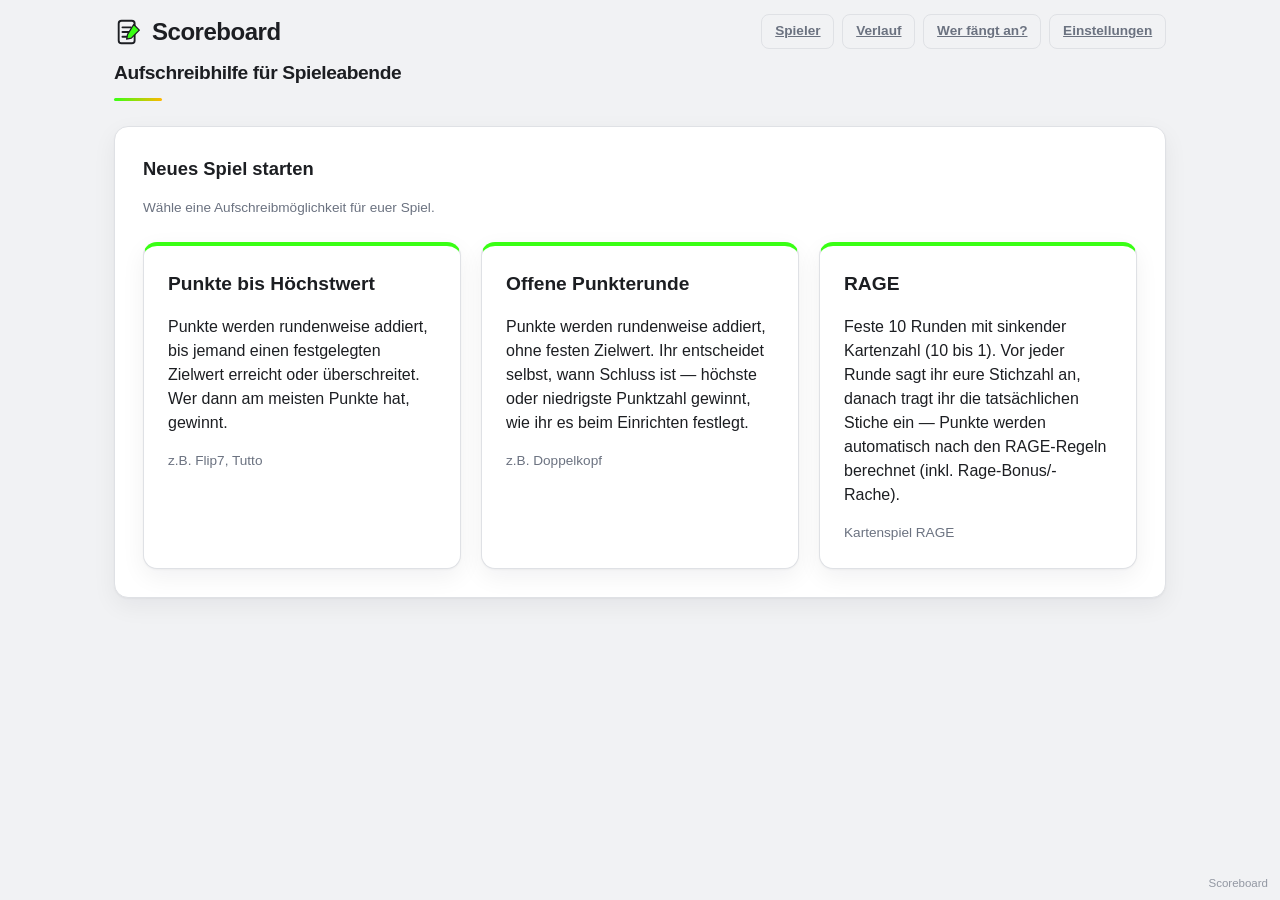
==== index.html @ 7122596f "Alle Seiten auf data-i18n-Attribute + theme.js/i18n.js-Einbindung umgestellt, Einstellungen-Link in " ====
<!DOCTYPE html>
<html lang="de">
<head>
  <meta charset="UTF-8">
  <meta name="viewport" content="width=device-width, initial-scale=1.0">
  <title data-i18n="pages.home.title">Scoreboard — Spieleabend-Aufschreiber</title>
  <link rel="stylesheet" href="css/style.css">
</head>
<body>
  <a href="#main" class="skip-link" data-i18n="common.skipLink">Zum Inhalt springen</a>

  <header class="app-header">
    <div class="app-header__bar">
      <a href="index.html" class="app-header__brand">
        <svg class="app-header__logo" viewBox="0 0 32 32" fill="none" xmlns="http://www.w3.org/2000/svg" aria-hidden="true" focusable="false">
          <rect x="5" y="4" width="17" height="24" rx="3" stroke="currentColor" stroke-width="2"/>
          <line x1="9" y1="11" x2="18" y2="11" stroke="currentColor" stroke-width="2" stroke-linecap="round"/>
          <line x1="9" y1="16" x2="18" y2="16" stroke="currentColor" stroke-width="2" stroke-linecap="round"/>
          <line x1="9" y1="21" x2="14" y2="21" stroke="currentColor" stroke-width="2" stroke-linecap="round"/>
          <path d="M21 8 L27 14 L18.5 22.5 L13.5 23.5 L14.5 18.5 Z" fill="var(--color-green)" stroke="currentColor" stroke-width="1.4" stroke-linejoin="round"/>
        </svg>
        <span>Scoreboard</span>
      </a>
      <nav class="app-nav" aria-label="Hauptnavigation">
        <a href="players.html" class="btn btn--ghost" data-i18n="common.nav.players">Spieler</a>
        <a href="history.html" class="btn btn--ghost" data-i18n="common.nav.history">Verlauf</a>
        <a href="tools/finger-chooser.html" class="btn btn--ghost" data-i18n="common.nav.chooser">Wer fängt an?</a>
        <a href="settings.html" class="btn btn--ghost" data-i18n="common.nav.settings">Einstellungen</a>
      </nav>
    </div>
    <h1 data-i18n="home.heading">Aufschreibhilfe für Spieleabende</h1>
    <div class="app-header__accent" aria-hidden="true"></div>
  </header>

  <main id="main">
    <section class="card">
      <h2 data-i18n="home.newGame.heading">Neues Spiel starten</h2>
      <p class="hint-text" data-i18n="home.newGame.hint">Wähle eine Aufschreibmöglichkeit für euer Spiel.</p>

      <div class="mode-grid" id="mode-grid">
        <a href="modes/points-to-target/setup.html" class="mode-card">
          <h2 data-i18n="modes.pointsToTarget.title">Punkte bis Höchstwert</h2>
          <p data-i18n="modes.pointsToTarget.description">Punkte werden rundenweise addiert, bis jemand einen festgelegten Zielwert erreicht oder überschreitet. Wer dann am meisten Punkte hat, gewinnt.</p>
          <p class="mode-card__examples" data-i18n="modes.pointsToTarget.examples">z.B. Flip7, Tutto</p>
        </a>
        <a href="modes/points-open/setup.html" class="mode-card">
          <h2 data-i18n="modes.pointsOpen.title">Offene Punkterunde</h2>
          <p data-i18n="modes.pointsOpen.description">Punkte werden rundenweise addiert, ohne festen Zielwert. Ihr entscheidet selbst, wann Schluss ist — höchste oder niedrigste Punktzahl gewinnt, wie ihr es beim Einrichten festlegt.</p>
          <p class="mode-card__examples" data-i18n="modes.pointsOpen.examples">z.B. Doppelkopf</p>
        </a>
        <a href="modes/rage/setup.html" class="mode-card">
          <h2 data-i18n="modes.rage.title">RAGE</h2>
          <p data-i18n="modes.rage.description">Feste 10 Runden mit sinkender Kartenzahl (10 bis 1). Vor jeder Runde sagt ihr eure Stichzahl an, danach tragt ihr die tatsächlichen Stiche ein — Punkte werden automatisch nach den RAGE-Regeln berechnet (inkl. Rage-Bonus/-Rache).</p>
          <p class="mode-card__examples" data-i18n="modes.rage.examples">Kartenspiel RAGE</p>
        </a>
      </div>
    </section>
  </main>

  <p class="app-version" id="app-version">Scoreboard</p>

  <script src="js/version.js"></script>
  <script src="js/theme.js"></script>
  <script src="js/i18n.js"></script>
</body>
</html>
---- css/style.css ----
:root {
  --color-bg: #f1f2f4;
  --color-surface: #ffffff;
  --color-text: #1c1e22;
  --color-text-muted: #6b7280;
  --color-border: #dfe1e5;

  /* Neongruen: als Flaeche sehr hell/knallig (fuer Buttons/Badges mit
     dunklem Text), als "-strong"-Variante abgedunkelt fuer lesbaren Text
     und Linien auf hellem Grund. */
  --color-green: #39ff14;
  --color-green-strong: #16a34a;

  /* Amber/Orange als zweite Akzentfarbe, gleiches Prinzip. */
  --color-amber: #ffb700;
  --color-amber-strong: #b45309;

  --color-on-accent: #0b1210;
  --color-focus: #2563eb;
  --color-danger: #d1293d;

  --shadow-card: 0 1px 2px rgba(16, 20, 30, 0.04), 0 8px 24px rgba(16, 20, 30, 0.06);
  --radius: 14px;
}

@media (prefers-color-scheme: dark) {
  :root {
    --color-bg: #17181b;
    --color-surface: #202226;
    --color-text: #eef0f2;
    --color-text-muted: #9aa0a8;
    --color-border: #2d2f34;

    --color-green: #4dff2e;
    --color-green-strong: #34d058;

    --color-amber: #ffc233;
    --color-amber-strong: #fbbf24;

    --color-on-accent: #0b1210;
    --shadow-card: 0 1px 2px rgba(0, 0, 0, 0.25), 0 8px 24px rgba(0, 0, 0, 0.4);
  }
}

* {
  box-sizing: border-box;
}

[hidden] {
  display: none !important;
}

body {
  margin: 0;
  font-family: -apple-system, BlinkMacSystemFont, "Segoe UI", Roboto, sans-serif;
  background: var(--color-bg);
  color: var(--color-text);
  line-height: 1.5;
}

.skip-link {
  position: absolute;
  left: -9999px;
  top: 0;
  background: var(--color-green);
  color: var(--color-on-accent);
  padding: 0.75rem 1.25rem;
  z-index: 100;
  border-radius: 0 0 8px 0;
  font-weight: 700;
}

.skip-link:focus {
  left: 0;
}

a {
  color: var(--color-green-strong);
}

a:focus-visible,
button:focus-visible,
input:focus-visible,
[tabindex]:focus-visible {
  outline: 3px solid var(--color-focus);
  outline-offset: 2px;
}

.app-header {
  max-width: 1100px;
  margin: 0 auto;
  padding: 0.85rem 1.5rem 0.6rem;
}

.app-header__bar {
  display: flex;
  align-items: center;
  justify-content: space-between;
  gap: 1rem;
  flex-wrap: wrap;
}

.app-header__brand {
  display: flex;
  align-items: center;
  gap: 0.5rem;
  text-decoration: none;
  color: var(--color-text);
  font-weight: 800;
  font-size: 1.5rem;
  letter-spacing: -0.02em;
}

.app-header__logo {
  width: 30px;
  height: 30px;
  flex-shrink: 0;
}

.app-header h1 {
  margin: 0.6rem 0 0;
  font-size: 1.2rem;
  letter-spacing: -0.02em;
}

.app-header__subtitle {
  margin: 0.15rem 0 0;
  color: var(--color-text-muted);
  font-size: 0.88rem;
}

.app-header__accent {
  width: 48px;
  height: 3px;
  margin: 0.6rem 0 0;
  border-radius: 999px;
  background: linear-gradient(90deg, var(--color-green), var(--color-amber));
}

.app-nav {
  display: flex;
  justify-content: flex-end;
  gap: 0.5rem;
  flex-wrap: wrap;
}

.app-nav .btn {
  padding: 0.4rem 0.8rem;
  font-size: 0.85rem;
}

main {
  max-width: 1100px;
  margin: 0 auto;
  padding: 1rem 1.5rem 3rem;
}

.card {
  background: var(--color-surface);
  border: 1px solid var(--color-border);
  border-radius: var(--radius);
  box-shadow: var(--shadow-card);
  padding: 1.75rem;
}

.card h2 {
  margin-top: 0;
  font-size: 1.15rem;
}

/* Buttons */
.btn {
  padding: 0.7rem 1.1rem;
  border-radius: 8px;
  border: none;
  font-size: 0.95rem;
  font-weight: 700;
  cursor: pointer;
  transition: background-color 0.15s ease, transform 0.05s ease, opacity 0.15s ease;
}

.btn:active {
  transform: translateY(1px);
}

.btn:disabled {
  opacity: 0.5;
  cursor: not-allowed;
}

.btn--primary {
  background: var(--color-green);
  color: var(--color-on-accent);
}

.btn--primary:hover {
  filter: brightness(0.92);
}

.btn--secondary {
  background: var(--color-amber);
  color: var(--color-on-accent);
}

.btn--secondary:hover {
  filter: brightness(0.92);
}

.btn--ghost {
  background: transparent;
  color: var(--color-text-muted);
  border: 1px solid var(--color-border);
  font-weight: 600;
}

.btn--ghost:hover {
  color: var(--color-text);
  border-color: var(--color-text-muted);
}

.btn--danger {
  background: var(--color-danger);
  color: #fff;
}

.btn--danger:hover {
  filter: brightness(0.92);
}

.btn--small {
  padding: 0.4rem 0.7rem;
  font-size: 0.82rem;
  border-radius: 6px;
}

/* Formulare */
.form {
  display: flex;
  flex-direction: column;
  gap: 0.75rem;
}

.form label {
  font-weight: 600;
  font-size: 0.9rem;
}

.form input[type="number"],
.form input[type="text"] {
  padding: 0.6rem 0.75rem;
  border-radius: 8px;
  border: 1px solid var(--color-border);
  background: var(--color-bg);
  color: var(--color-text);
  font-size: 1rem;
}

.hint-text {
  color: var(--color-text-muted);
  font-size: 0.85rem;
}

.starting-player-legend {
  margin: 0.75rem 0 0;
  text-align: left;
}

.error-text {
  color: var(--color-danger);
  font-weight: 600;
}

/* Modus-Karten auf der Startseite */
.mode-grid {
  display: grid;
  grid-template-columns: repeat(auto-fill, minmax(260px, 1fr));
  gap: 1.25rem;
  margin-top: 1.5rem;
}

.mode-card {
  display: block;
  text-decoration: none;
  color: inherit;
  background: var(--color-surface);
  border: 1px solid var(--color-border);
  border-top: 4px solid var(--color-green);
  border-radius: var(--radius);
  box-shadow: var(--shadow-card);
  padding: 1.5rem;
  transition: transform 0.1s ease, box-shadow 0.1s ease;
}

.mode-card:hover {
  transform: translateY(-2px);
  box-shadow: 0 4px 6px rgba(16, 20, 30, 0.06), 0 12px 28px rgba(16, 20, 30, 0.1);
}

.mode-card h2 {
  margin: 0 0 0.35rem;
  font-size: 1.2rem;
}

.mode-card__examples {
  color: var(--color-text-muted);
  font-size: 0.85rem;
  margin: 0.5rem 0 0;
}

/* Spielerauswahl (Checkbox-Chips) */
.player-picker {
  display: flex;
  flex-wrap: wrap;
  gap: 0.5rem;
}

.player-chip {
  display: inline-flex;
  align-items: center;
  gap: 0.4rem;
  padding: 0.5rem 0.9rem;
  border-radius: 999px;
  border: 2px solid var(--color-border);
  background: var(--color-bg);
  cursor: pointer;
  font-weight: 600;
  font-size: 0.9rem;
  user-select: none;
}

.player-chip input {
  accent-color: var(--color-green-strong);
}

.player-chip--checked {
  border-color: var(--color-green-strong);
  background: color-mix(in srgb, var(--color-green) 15%, var(--color-bg));
}

/* Sticky Scoreboard */
.scoreboard {
  position: sticky;
  top: 0;
  z-index: 10;
  background: var(--color-bg);
  padding-top: 0.75rem;
  padding-bottom: 0.5rem;
}

.scoreboard-card {
  border-top: 4px solid var(--color-green);
}

.standings-table {
  width: 100%;
  border-collapse: collapse;
}

.standings-table th,
.standings-table td {
  text-align: left;
  padding: 0.6rem 0.4rem;
  border-bottom: 1px solid var(--color-border);
  font-size: 0.95rem;
}

.standings-table td:nth-child(3) {
  font-size: 1.35rem;
  font-weight: 800;
  letter-spacing: -0.02em;
}

.standings-table th {
  color: var(--color-text-muted);
  font-weight: 600;
  font-size: 0.78rem;
  text-transform: uppercase;
  letter-spacing: 0.03em;
}

.standings-table tr.rank-first {
  background: color-mix(in srgb, var(--color-green) 12%, transparent);
}

.standings-table tr.rank-first td {
  font-weight: 700;
}

.standings-table tr.rank-first td:nth-child(2) {
  color: var(--color-green-strong);
  font-size: 1.15rem;
  font-weight: 800;
}

.standings-table tr.rank-first td:nth-child(3) {
  color: var(--color-green-strong);
  font-size: 1.55rem;
}

.standings-table tr.rank-first td:first-child {
  box-shadow: inset 4px 0 0 0 var(--color-green-strong);
  padding-left: 0.6rem;
}

.standings-table .progress-cell {
  min-width: 120px;
}

.mini-progress {
  height: 8px;
  border-radius: 999px;
  background: var(--color-border);
  overflow: hidden;
  margin-top: 0.3rem;
}

.mini-progress__fill {
  height: 100%;
  background: var(--color-amber);
  border-radius: 999px;
  transition: width 0.25s ease;
}

.mini-progress__fill--done {
  background: var(--color-green-strong);
}

/* Gewinner-Banner */
.winner-banner {
  background: var(--color-green);
  color: var(--color-on-accent);
  border-radius: var(--radius);
  padding: 1.25rem 1.5rem;
  font-weight: 700;
  font-size: 1.05rem;
  text-align: center;
  box-shadow: var(--shadow-card);
}

/* Rundenerfassung */
.round-form-grid {
  display: grid;
  grid-template-columns: repeat(auto-fill, minmax(160px, 1fr));
  gap: 0.9rem;
  margin-bottom: 1rem;
}

.round-form-field label {
  display: block;
  font-weight: 600;
  font-size: 0.85rem;
  margin-bottom: 0.3rem;
}

.round-form-field input {
  width: 100%;
  padding: 0.6rem 0.7rem;
  border-radius: 8px;
  border: 1px solid var(--color-border);
  background: var(--color-bg);
  color: var(--color-text);
  font-size: 1.1rem;
  text-align: center;
}

/* Rundenverlauf / Korrektur - immer sichtbar und direkt editierbar */
.rounds-table-wrap {
  overflow-x: auto;
}

.rounds-table {
  width: 100%;
  border-collapse: collapse;
  min-width: 420px;
}

.rounds-table th,
.rounds-table td {
  padding: 0.4rem 0.5rem;
  border-bottom: 1px solid var(--color-border);
  text-align: center;
  font-size: 0.88rem;
}

.rounds-table th:first-child,
.rounds-table td:first-child {
  text-align: left;
  color: var(--color-text-muted);
}

.rounds-table input[type="number"] {
  width: 4.5rem;
  padding: 0.35rem 0.3rem;
  border-radius: 6px;
  border: 1px solid var(--color-border);
  background: var(--color-bg);
  color: var(--color-text);
  text-align: center;
  font-size: 0.9rem;
}

.rounds-table__row-actions {
  white-space: nowrap;
}

/* Spielerverwaltung */
.player-list {
  list-style: none;
  margin: 0;
  padding: 0;
  display: flex;
  flex-direction: column;
  gap: 0.5rem;
}

.player-list li {
  display: flex;
  align-items: center;
  justify-content: space-between;
  gap: 0.75rem;
  padding: 0.6rem 0.9rem;
  border: 1px solid var(--color-border);
  border-radius: 10px;
  background: var(--color-bg);
}

.player-list input[type="text"] {
  flex: 1;
  padding: 0.4rem 0.6rem;
  border-radius: 6px;
  border: 1px solid var(--color-border);
  background: var(--color-surface);
  color: var(--color-text);
}

/* Verlauf */
.history-list {
  list-style: none;
  margin: 0;
  padding: 0;
  display: flex;
  flex-direction: column;
  gap: 0.75rem;
}

.history-item {
  display: block;
  text-decoration: none;
  color: inherit;
  padding: 1rem 1.25rem;
  border: 1px solid var(--color-border);
  border-radius: 10px;
  background: var(--color-surface);
}

.history-item:hover {
  border-color: var(--color-green-strong);
}

.history-item__title {
  font-weight: 700;
  margin-bottom: 0.2rem;
}

.history-item__meta {
  color: var(--color-text-muted);
  font-size: 0.85rem;
}

.badge {
  display: inline-block;
  padding: 0.15rem 0.55rem;
  border-radius: 999px;
  font-size: 0.72rem;
  font-weight: 700;
  text-transform: uppercase;
  letter-spacing: 0.03em;
}

.badge--active {
  background: var(--color-amber);
  color: var(--color-on-accent);
}

.badge--finished {
  background: var(--color-green);
  color: var(--color-on-accent);
}

/* Responsive: Desktop-Layouts ab Tablet-Breite */
@media (min-width: 700px) {
  .two-col {
    display: grid;
    grid-template-columns: 3fr 2fr;
    gap: 1.5rem;
    align-items: start;
  }
}

.section-spacing {
  margin-top: 1.5rem;
}

.app-version {
  position: fixed;
  right: 0.75rem;
  bottom: 0.5rem;
  z-index: 50;
  margin: 0;
  font-size: 0.72rem;
  color: var(--color-text-muted);
  opacity: 0.7;
  pointer-events: none;
}

/* Finger-Chooser */
.chooser-card {
  padding: 0.75rem;
}

.chooser-area {
  position: relative;
  width: 100%;
  height: min(70vh, 700px);
  min-height: 360px;
  background: var(--color-bg);
  border: 1px dashed var(--color-border);
  border-radius: calc(var(--radius) - 4px);
  overflow: hidden;
  touch-action: none;
  -webkit-user-select: none;
  user-select: none;
  display: flex;
  align-items: center;
  justify-content: center;
}

.chooser-hint {
  color: var(--color-text-muted);
  font-size: 1.3rem;
  text-align: center;
  padding: 1rem;
  pointer-events: none;
  max-width: 20rem;
}

.chooser-hint--result {
  position: absolute;
  bottom: 1rem;
  left: 50%;
  transform: translateX(-50%);
  color: var(--color-text);
  font-weight: 700;
  font-size: 1.05rem;
}

.chooser-countdown {
  position: absolute;
  top: 50%;
  left: 50%;
  transform: translate(-50%, -50%);
  font-size: 7rem;
  font-weight: 800;
  color: var(--color-amber);
  pointer-events: none;
  z-index: 5;
}

.finger-circle {
  position: absolute;
  width: 96px;
  height: 96px;
  margin-left: -48px;
  margin-top: -48px;
  border-radius: 50%;
  background: color-mix(in srgb, var(--color-green) 30%, transparent);
  border: 3px solid var(--color-green-strong);
  transition: width 0.5s ease, height 0.5s ease, margin 0.5s ease,
    background 0.5s ease, border-color 0.5s ease, opacity 0.5s ease;
  pointer-events: none;
}

/* Kurzer "Pop": Kreis erscheint deutlich groesser und schrumpft dann auf die
   Ruhegroesse - bestaetigt sofort sichtbar, dass der Finger erkannt wurde. */
@keyframes finger-pop {
  0% {
    transform: scale(1.7);
    opacity: 0.55;
  }
  100% {
    transform: scale(1);
    opacity: 1;
  }
}

.finger-circle--pop {
  animation: finger-pop 0.3s ease-out;
}

.finger-circle--selected {
  width: 180px;
  height: 180px;
  margin-left: -90px;
  margin-top: -90px;
  background: var(--color-green);
  border-color: var(--color-on-accent);
  box-shadow: 0 0 50px color-mix(in srgb, var(--color-green) 55%, transparent);
}

.finger-circle--faded {
  opacity: 0;
  width: 16px;
  height: 16px;
  margin-left: -8px;
  margin-top: -8px;
}

/* Einstellungen: Farbfelder */
.color-field-grid {
  display: grid;
  grid-template-columns: repeat(auto-fill, minmax(220px, 1fr));
  gap: 1rem;
}

.color-field label {
  display: block;
  font-weight: 600;
  font-size: 0.85rem;
  margin-bottom: 0.3rem;
}

.color-field__inputs {
  display: flex;
  gap: 0.5rem;
  align-items: center;
}

.color-field__inputs input[type="color"] {
  width: 44px;
  height: 38px;
  padding: 2px;
  border-radius: 8px;
  border: 1px solid var(--color-border);
  background: var(--color-surface);
  cursor: pointer;
  flex-shrink: 0;
}

.color-field__hex {
  flex: 1;
  min-width: 0;
  padding: 0.5rem 0.6rem;
  border-radius: 8px;
  border: 1px solid var(--color-border);
  background: var(--color-bg);
  color: var(--color-text);
  font-family: ui-monospace, SFMono-Regular, Menlo, monospace;
  font-size: 0.9rem;
}

.theme-pair-field {
  margin-bottom: 1.5rem;
}

.theme-pair-field:last-child {
  margin-bottom: 0;
}

.theme-pair-field h3 {
  margin: 0 0 0.6rem;
  font-size: 0.95rem;
}

.theme-pair-field__row {
  display: grid;
  grid-template-columns: 1fr 1fr;
  gap: 1rem;
}

@media (max-width: 500px) {
  .theme-pair-field__row {
    grid-template-columns: 1fr;
  }
}
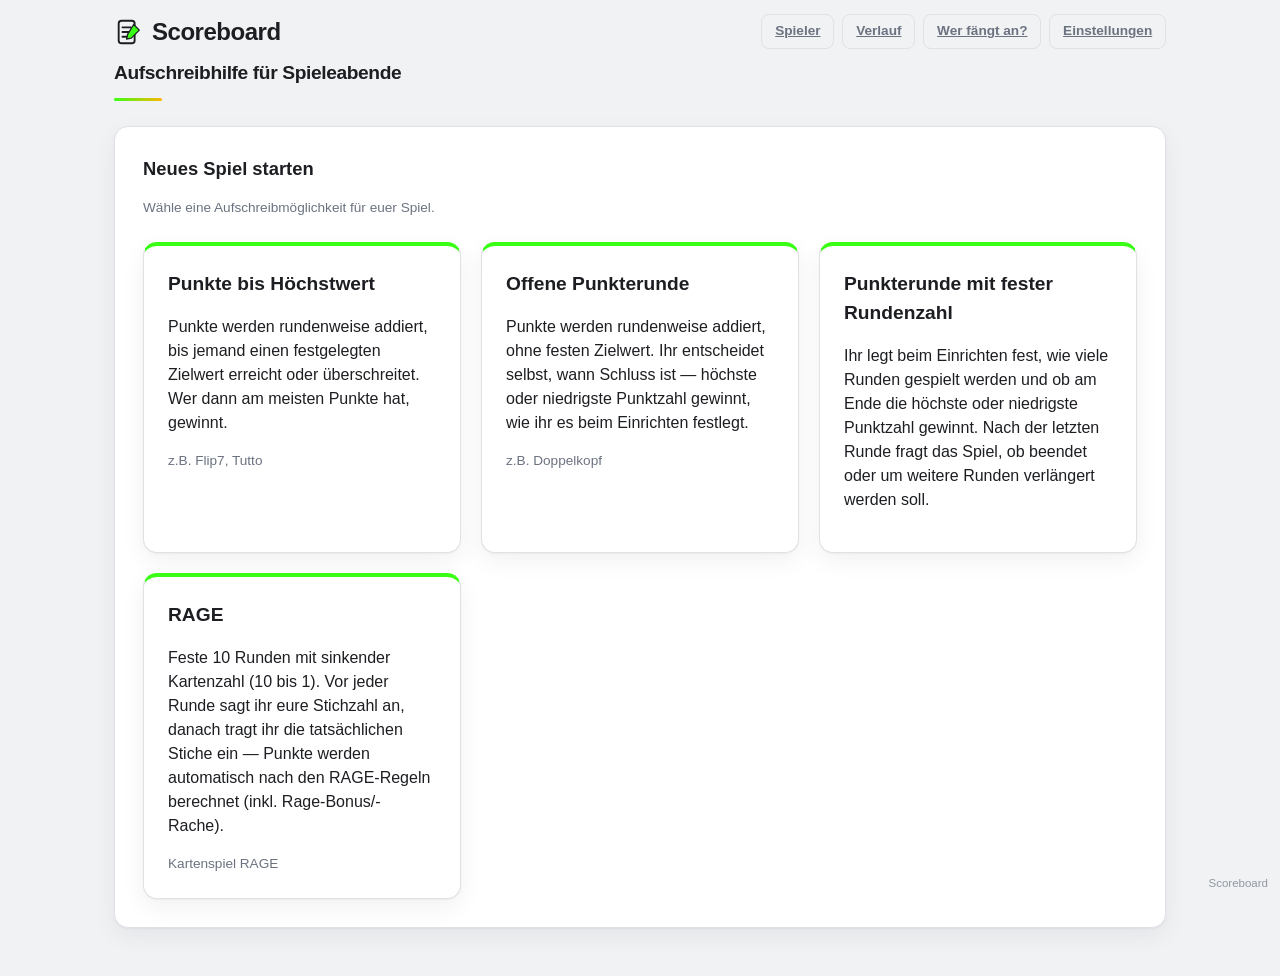
==== commit 2620e44c: "Startseite/Verlauf/README fuer 'Punkterunde mit fester Rundenzahl' aktualisieren" ====
--- a/index.html
+++ b/index.html
@@ -48,6 +48,10 @@
           <p data-i18n="modes.pointsOpen.description">Punkte werden rundenweise addiert, ohne festen Zielwert. Ihr entscheidet selbst, wann Schluss ist — höchste oder niedrigste Punktzahl gewinnt, wie ihr es beim Einrichten festlegt.</p>
           <p class="mode-card__examples" data-i18n="modes.pointsOpen.examples">z.B. Doppelkopf</p>
         </a>
+        <a href="modes/fixed-rounds/setup.html" class="mode-card">
+          <h2 data-i18n="modes.fixedRounds.title">Punkterunde mit fester Rundenzahl</h2>
+          <p data-i18n="modes.fixedRounds.description">Ihr legt beim Einrichten fest, wie viele Runden gespielt werden und ob am Ende die höchste oder niedrigste Punktzahl gewinnt. Nach der letzten Runde fragt das Spiel, ob beendet oder um weitere Runden verlängert werden soll.</p>
+        </a>
         <a href="modes/rage/setup.html" class="mode-card">
           <h2 data-i18n="modes.rage.title">RAGE</h2>
           <p data-i18n="modes.rage.description">Feste 10 Runden mit sinkender Kartenzahl (10 bis 1). Vor jeder Runde sagt ihr eure Stichzahl an, danach tragt ihr die tatsächlichen Stiche ein — Punkte werden automatisch nach den RAGE-Regeln berechnet (inkl. Rage-Bonus/-Rache).</p>
--- a/css/style.css
+++ b/css/style.css
@@ -437,6 +437,73 @@
   box-shadow: var(--shadow-card);
 }
 
+/* Runde-beendet-Hinweis (Modus "Punkterunde mit fester Rundenzahl") */
+.round-end-notice {
+  display: flex;
+  align-items: center;
+  justify-content: space-between;
+  gap: 1rem;
+  background: var(--color-amber);
+  color: var(--color-on-accent);
+  border-radius: var(--radius);
+  padding: 0.75rem 1rem;
+  font-weight: 600;
+}
+
+.round-end-notice__close {
+  background: none;
+  border: none;
+  color: inherit;
+  font-size: 1.1rem;
+  line-height: 1;
+  cursor: pointer;
+  padding: 0.2rem 0.4rem;
+}
+
+.round-end-notice__close:focus-visible {
+  outline: 2px solid var(--color-focus);
+  outline-offset: 2px;
+}
+
+/* Rundenzahl-erreicht-Hinweis (Beenden oder verlaengern) */
+.target-reached-banner {
+  background: var(--color-surface);
+  border: 2px solid var(--color-amber);
+  border-radius: var(--radius);
+  padding: 1.25rem 1.5rem;
+  text-align: center;
+}
+
+.target-reached-banner__heading {
+  font-weight: 700;
+  font-size: 1.05rem;
+  margin: 0 0 1rem;
+}
+
+.target-reached-banner__actions {
+  display: flex;
+  flex-wrap: wrap;
+  gap: 0.75rem;
+  justify-content: center;
+  align-items: center;
+}
+
+.target-reached-banner__extend {
+  display: flex;
+  align-items: center;
+  gap: 0.5rem;
+}
+
+.target-reached-banner__extend input {
+  width: 4.5rem;
+  padding: 0.5rem 0.6rem;
+  border-radius: 8px;
+  border: 1px solid var(--color-border);
+  background: var(--color-bg);
+  color: var(--color-text);
+  text-align: center;
+}
+
 /* Rundenerfassung */
 .round-form-grid {
   display: grid;
@@ -611,6 +678,14 @@
   color: var(--color-text-muted);
   opacity: 0.7;
   pointer-events: none;
+  text-align: right;
+}
+
+.app-version__update {
+  pointer-events: auto;
+  color: var(--color-danger);
+  font-weight: 600;
+  opacity: 1;
 }
 
 /* Finger-Chooser */
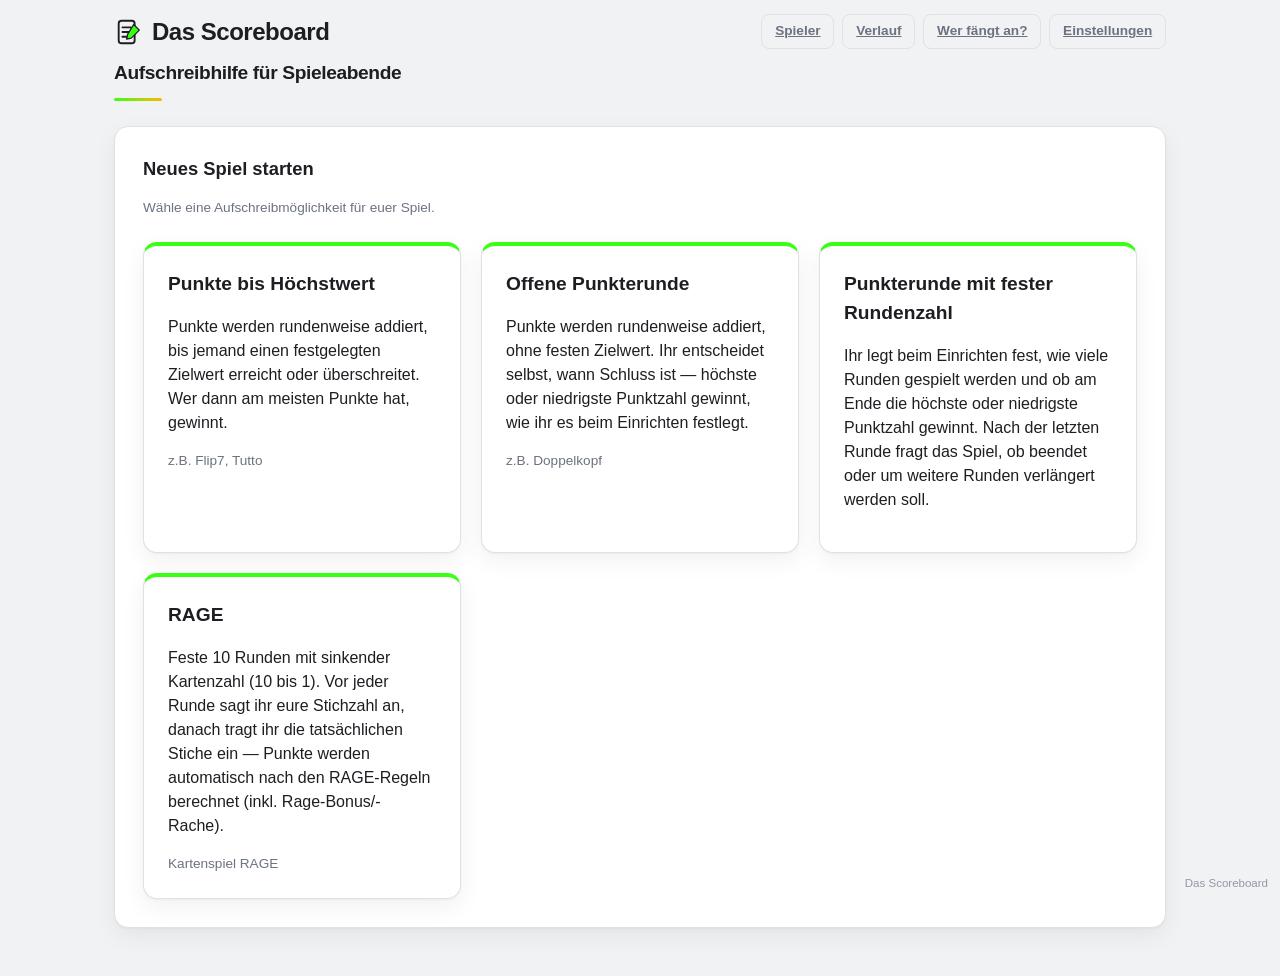
==== commit 977231b8: "Umbenennung in 'Das Scoreboard': Markenname ueberall dynamisch aus Einstellungen (Header, Browser-Ti" ====
--- a/index.html
+++ b/index.html
@@ -3,7 +3,7 @@
 <head>
   <meta charset="UTF-8">
   <meta name="viewport" content="width=device-width, initial-scale=1.0">
-  <title data-i18n="pages.home.title">Scoreboard — Spieleabend-Aufschreiber</title>
+  <title data-i18n-title-suffix="pages.home.title">Das Scoreboard — Spieleabend-Aufschreiber</title>
   <link rel="stylesheet" href="css/style.css">
 </head>
 <body>
@@ -19,7 +19,7 @@
           <line x1="9" y1="21" x2="14" y2="21" stroke="currentColor" stroke-width="2" stroke-linecap="round"/>
           <path d="M21 8 L27 14 L18.5 22.5 L13.5 23.5 L14.5 18.5 Z" fill="var(--color-green)" stroke="currentColor" stroke-width="1.4" stroke-linejoin="round"/>
         </svg>
-        <span>Scoreboard</span>
+        <span data-brand-name>Das Scoreboard</span>
       </a>
       <nav class="app-nav" aria-label="Hauptnavigation">
         <a href="players.html" class="btn btn--ghost" data-i18n="common.nav.players">Spieler</a>
@@ -61,7 +61,7 @@
     </section>
   </main>
 
-  <p class="app-version" id="app-version">Scoreboard</p>
+  <p class="app-version" id="app-version">Das Scoreboard</p>
 
   <script src="js/version.js"></script>
   <script src="js/theme.js"></script>
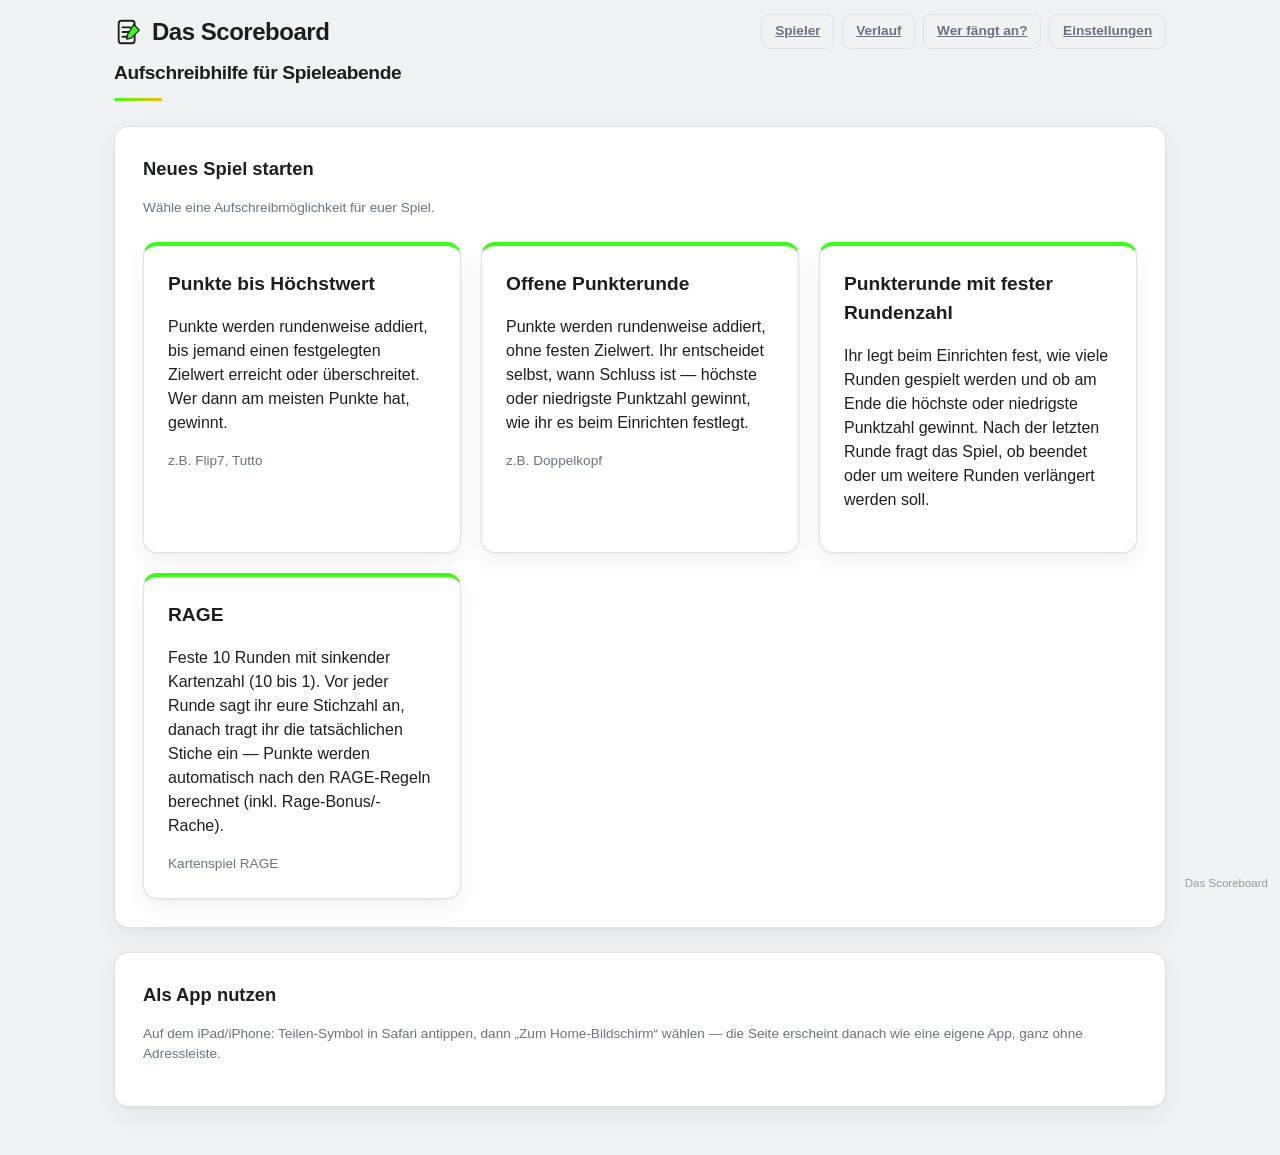
==== commit af973ac5: "PWA: 'Zum Home-Bildschirm hinzufuegen' auf iPad/iPhone/Android/Desktop (manifest.json, Icons, Apple-" ====
--- a/index.html
+++ b/index.html
@@ -5,14 +5,21 @@
   <meta name="viewport" content="width=device-width, initial-scale=1.0">
   <title data-i18n-title-suffix="pages.home.title">Das Scoreboard — Spieleabend-Aufschreiber</title>
   <link rel="stylesheet" href="css/style.css">
+  <link rel="manifest" href="/manifest.json">
+  <link rel="apple-touch-icon" href="/assets/icons/apple-touch-icon.png">
+  <meta name="apple-mobile-web-app-capable" content="yes">
+  <meta name="apple-mobile-web-app-status-bar-style" content="default">
+  <meta name="apple-mobile-web-app-title" content="Das Scoreboard">
+  <meta name="theme-color" content="#f1f2f4">
 </head>
 <body>
   <a href="#main" class="skip-link" data-i18n="common.skipLink">Zum Inhalt springen</a>
 
+  <div id="logo-banner-slot"></div>
   <header class="app-header">
     <div class="app-header__bar">
       <a href="index.html" class="app-header__brand">
-        <svg class="app-header__logo" viewBox="0 0 32 32" fill="none" xmlns="http://www.w3.org/2000/svg" aria-hidden="true" focusable="false">
+        <svg id="app-header-logo-svg" class="app-header__logo" viewBox="0 0 32 32" fill="none" xmlns="http://www.w3.org/2000/svg" aria-hidden="true" focusable="false">
           <rect x="5" y="4" width="17" height="24" rx="3" stroke="currentColor" stroke-width="2"/>
           <line x1="9" y1="11" x2="18" y2="11" stroke="currentColor" stroke-width="2" stroke-linecap="round"/>
           <line x1="9" y1="16" x2="18" y2="16" stroke="currentColor" stroke-width="2" stroke-linecap="round"/>
@@ -59,6 +66,11 @@
         </a>
       </div>
     </section>
+
+    <section class="card section-spacing">
+      <h2 data-i18n="home.pwaHint.heading">Als App nutzen</h2>
+      <p class="hint-text" data-i18n="home.pwaHint.text">Auf dem iPad/iPhone: Teilen-Symbol in Safari antippen, dann „Zum Home-Bildschirm“ wählen — die Seite erscheint danach wie eine eigene App, ganz ohne Adressleiste.</p>
+    </section>
   </main>
 
   <p class="app-version" id="app-version">Das Scoreboard</p>
--- a/css/style.css
+++ b/css/style.css
@@ -115,6 +115,25 @@
   width: 30px;
   height: 30px;
   flex-shrink: 0;
+}
+
+/* Eigenes Quadrat-Logo (Einstellungen) ersetzt das Standard-Icon und ist
+   bewusst deutlich groesser, damit es wie ein richtiges Logo wirkt. */
+.app-header__logo--custom {
+  width: 80px;
+  height: 80px;
+  object-fit: cover;
+  border-radius: 12px;
+}
+
+/* Eigenes Banner-Logo (Einstellungen), sitzt oberhalb des normalen Headers. */
+#logo-banner-slot img {
+  display: block;
+  width: 100%;
+  max-width: 1100px;
+  max-height: 140px;
+  object-fit: contain;
+  margin: 0.75rem auto 0;
 }
 
 .app-header h1 {
@@ -857,3 +876,47 @@
     grid-template-columns: 1fr;
   }
 }
+
+.logo-upload-field {
+  margin-bottom: 1.5rem;
+}
+
+.logo-upload-field:last-child {
+  margin-bottom: 0;
+}
+
+.logo-upload-field h3 {
+  margin: 0 0 0.3rem;
+  font-size: 0.95rem;
+}
+
+.logo-upload-field__controls {
+  display: flex;
+  align-items: center;
+  gap: 0.75rem;
+  flex-wrap: wrap;
+  margin-top: 0.6rem;
+}
+
+.logo-preview {
+  display: flex;
+  align-items: center;
+  justify-content: center;
+  width: 64px;
+  height: 64px;
+  border: 1px dashed var(--color-border);
+  border-radius: 8px;
+  overflow: hidden;
+  flex-shrink: 0;
+  background: var(--color-bg);
+}
+
+.logo-preview img {
+  max-width: 100%;
+  max-height: 100%;
+  object-fit: contain;
+}
+
+.logo-preview--empty {
+  display: none;
+}
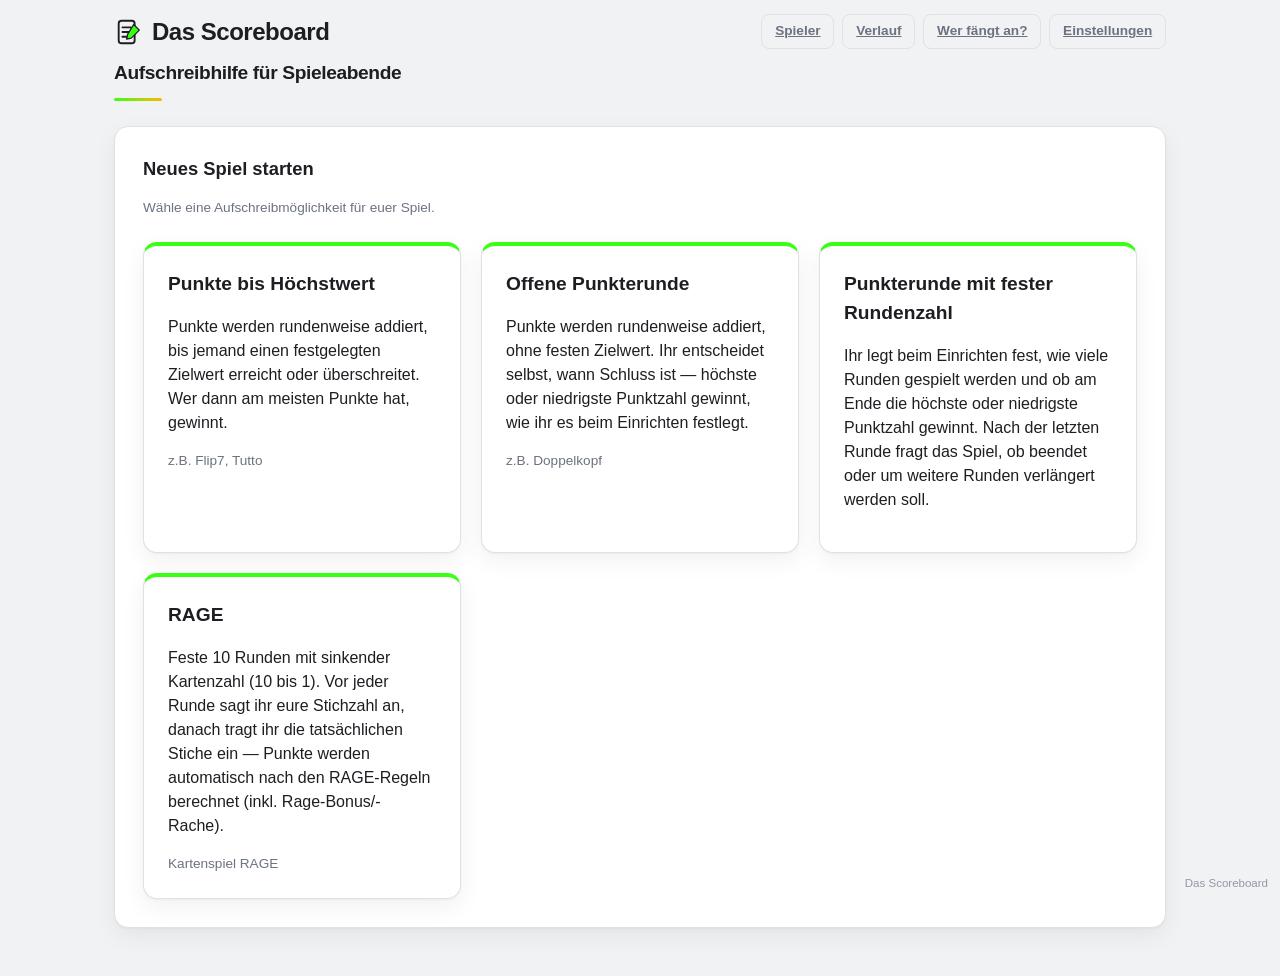
==== commit 85769d99: "PWA-Hinweis auf Startseite nur bei moeglicher Installation einblenden Der "Als App nutzen"-Hinweis w" ====
--- a/index.html
+++ b/index.html
@@ -67,7 +67,7 @@
       </div>
     </section>
 
-    <section class="card section-spacing">
+    <section class="card section-spacing" id="pwa-hint-section" hidden>
       <h2 data-i18n="home.pwaHint.heading">Als App nutzen</h2>
       <p class="hint-text" data-i18n="home.pwaHint.text">Auf dem iPad/iPhone: Teilen-Symbol in Safari antippen, dann „Zum Home-Bildschirm“ wählen — die Seite erscheint danach wie eine eigene App, ganz ohne Adressleiste.</p>
     </section>
@@ -78,5 +78,7 @@
   <script src="js/version.js"></script>
   <script src="js/theme.js"></script>
   <script src="js/i18n.js"></script>
+  <script src="js/input-helpers.js"></script>
+  <script src="js/pwa-hint.js"></script>
 </body>
 </html>
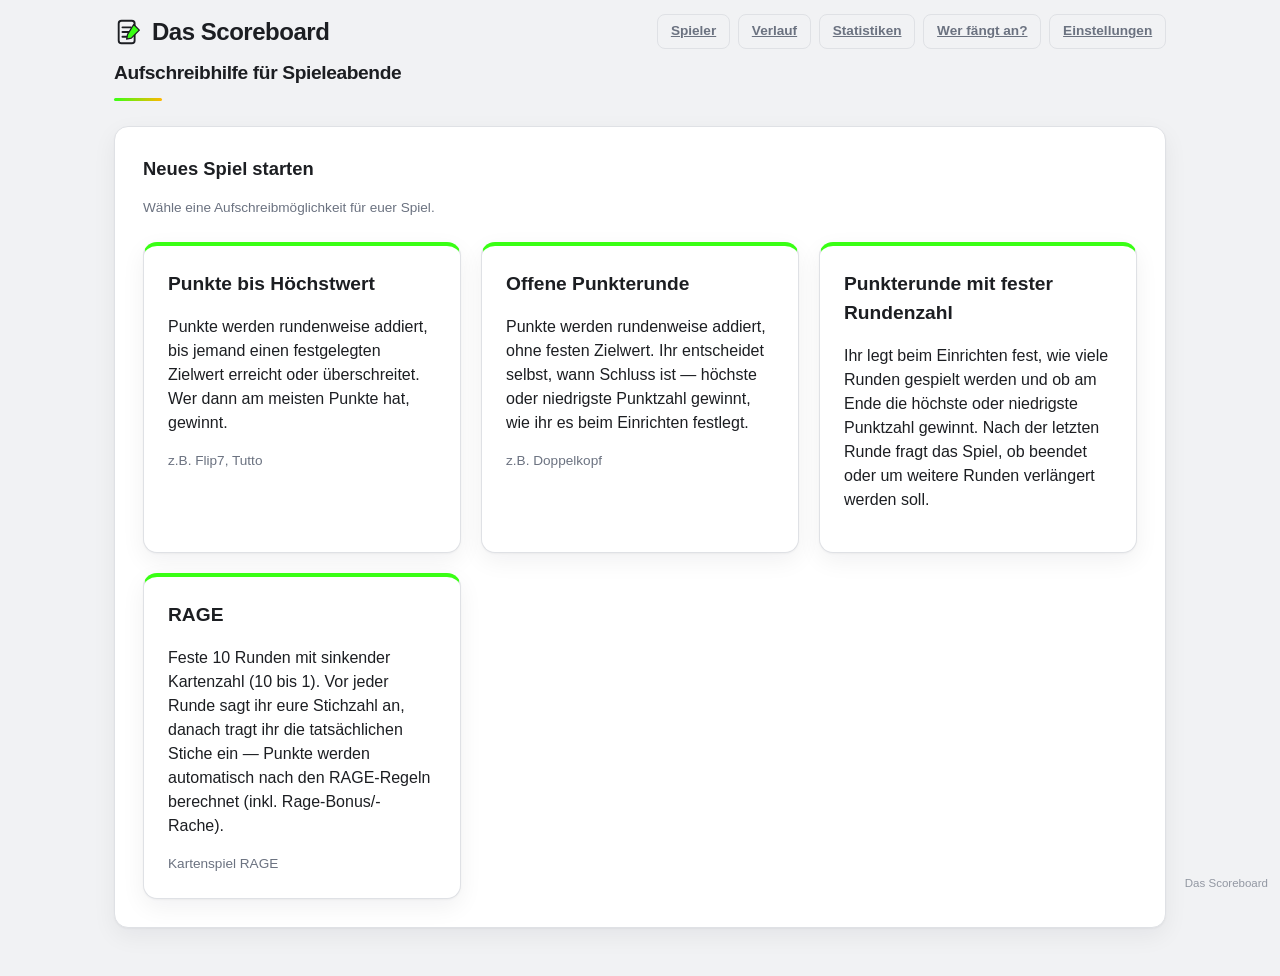
==== commit d65065ff: "Statistik-Seite mit Zeitraumfilter und Druckansicht Neue Seite stats.html wertet alle Spiele modusue" ====
--- a/index.html
+++ b/index.html
@@ -31,6 +31,7 @@
       <nav class="app-nav" aria-label="Hauptnavigation">
         <a href="players.html" class="btn btn--ghost" data-i18n="common.nav.players">Spieler</a>
         <a href="history.html" class="btn btn--ghost" data-i18n="common.nav.history">Verlauf</a>
+        <a href="stats.html" class="btn btn--ghost" data-i18n="common.nav.stats">Statistiken</a>
         <a href="tools/finger-chooser.html" class="btn btn--ghost" data-i18n="common.nav.chooser">Wer fängt an?</a>
         <a href="settings.html" class="btn btn--ghost" data-i18n="common.nav.settings">Einstellungen</a>
       </nav>
--- a/css/style.css
+++ b/css/style.css
@@ -356,6 +356,78 @@
   background: color-mix(in srgb, var(--color-green) 15%, var(--color-bg));
 }
 
+/* Aufklappbare Erweiterte Optionen (z.B. Team-Modus im Setup) */
+.advanced-options {
+  border: 1px solid var(--color-border);
+  border-radius: 10px;
+  padding: 0.75rem 1rem;
+}
+
+.advanced-options summary {
+  cursor: pointer;
+  font-weight: 600;
+  font-size: 0.9rem;
+}
+
+.advanced-options summary:focus-visible {
+  outline: 2px solid var(--color-focus);
+  outline-offset: 2px;
+}
+
+.advanced-options[open] summary {
+  margin-bottom: 0.75rem;
+}
+
+.team-setup {
+  display: flex;
+  flex-direction: column;
+  gap: 0.5rem;
+}
+
+.team-setup__assignments {
+  display: flex;
+  flex-direction: column;
+  gap: 0.4rem;
+}
+
+.team-setup__row {
+  display: flex;
+  align-items: center;
+  justify-content: space-between;
+  gap: 0.75rem;
+}
+
+.team-setup__row select {
+  padding: 0.4rem 0.6rem;
+  border-radius: 8px;
+  border: 1px solid var(--color-border);
+  background: var(--color-bg);
+  color: var(--color-text);
+}
+
+.team-setup__names {
+  display: flex;
+  flex-direction: column;
+  gap: 0.5rem;
+  margin-top: 0.25rem;
+}
+
+.team-setup__name-field label {
+  display: block;
+  font-weight: 600;
+  font-size: 0.85rem;
+  margin-bottom: 0.3rem;
+}
+
+.team-setup__name-field input {
+  width: 100%;
+  padding: 0.5rem 0.6rem;
+  border-radius: 8px;
+  border: 1px solid var(--color-border);
+  background: var(--color-bg);
+  color: var(--color-text);
+}
+
 /* Sticky Scoreboard */
 .scoreboard {
   position: sticky;
@@ -419,6 +491,20 @@
 .standings-table tr.rank-first td:first-child {
   box-shadow: inset 4px 0 0 0 var(--color-green-strong);
   padding-left: 0.6rem;
+}
+
+.standings-name {
+  display: flex;
+  align-items: center;
+  gap: 0.5rem;
+}
+
+.standings-avatar {
+  width: 22px;
+  height: 33px;
+  border-radius: 3px;
+  object-fit: cover;
+  flex-shrink: 0;
 }
 
 .standings-table .progress-cell {
@@ -557,7 +643,6 @@
 .rounds-table {
   width: 100%;
   border-collapse: collapse;
-  min-width: 420px;
 }
 
 .rounds-table th,
@@ -574,7 +659,7 @@
   color: var(--color-text-muted);
 }
 
-.rounds-table input[type="number"] {
+.rounds-table input {
   width: 4.5rem;
   padding: 0.35rem 0.3rem;
   border-radius: 6px;
@@ -587,6 +672,35 @@
 
 .rounds-table__row-actions {
   white-space: nowrap;
+}
+
+/* Kompaktere Rundentabelle auf schmalen Bildschirmen (z.B. iPhone Hochformat) -
+   weniger Innenabstand/Schrift spart Platz, negativer Rand laesst die Tabelle
+   bis an den Kartenrand reichen, damit moeglichst wenig seitlich gescrollt
+   werden muss. */
+@media (max-width: 480px) {
+  .rounds-table-wrap {
+    margin: 0 -1.75rem;
+    padding: 0 0.5rem;
+    overflow-x: auto;
+  }
+
+  .rounds-table th,
+  .rounds-table td {
+    padding: 0.3rem 0.3rem;
+    font-size: 0.8rem;
+  }
+
+  .rounds-table input {
+    width: 3.2rem;
+    padding: 0.3rem 0.2rem;
+    font-size: 0.85rem;
+  }
+
+  .rounds-table__row-actions .btn {
+    padding: 0.35rem 0.5rem;
+    font-size: 0.75rem;
+  }
 }
 
 /* Spielerverwaltung */
@@ -920,3 +1034,176 @@
 .logo-preview--empty {
   display: none;
 }
+
+/* Spieler-Avatar (Passfoto-Format 2:3) - Spielerverwaltung + Punktestand */
+.player-avatar {
+  display: flex;
+  align-items: center;
+  justify-content: center;
+  width: 32px;
+  height: 48px;
+  border-radius: 4px;
+  overflow: hidden;
+  flex-shrink: 0;
+  background: var(--color-border);
+  color: var(--color-text-muted);
+  font-weight: 700;
+  font-size: 0.85rem;
+}
+
+.player-avatar img {
+  width: 100%;
+  height: 100%;
+  object-fit: cover;
+}
+
+.player-avatar-field {
+  display: flex;
+  align-items: center;
+  gap: 0.6rem;
+  flex-shrink: 0;
+}
+
+.player-avatar-field__buttons {
+  display: flex;
+  flex-direction: column;
+  gap: 0.3rem;
+}
+
+.player-avatar-field__buttons .btn {
+  font-size: 0.72rem;
+  padding: 0.3rem 0.5rem;
+}
+
+/* Avatar-Cropper-Modal */
+.avatar-cropper-overlay {
+  position: fixed;
+  inset: 0;
+  background: rgba(0, 0, 0, 0.6);
+  display: flex;
+  align-items: center;
+  justify-content: center;
+  z-index: 100;
+  padding: 1rem;
+}
+
+.avatar-cropper {
+  background: var(--color-surface);
+  border-radius: var(--radius);
+  box-shadow: var(--shadow-card);
+  padding: 1.5rem;
+  max-width: 320px;
+  width: 100%;
+  text-align: center;
+}
+
+.avatar-cropper h2 {
+  margin-top: 0;
+  font-size: 1.05rem;
+}
+
+.avatar-cropper__canvas {
+  display: block;
+  margin: 1rem auto;
+  border-radius: 8px;
+  border: 1px solid var(--color-border);
+  touch-action: none;
+  cursor: grab;
+  background: var(--color-bg);
+}
+
+.avatar-cropper__canvas:active {
+  cursor: grabbing;
+}
+
+.avatar-cropper__zoom {
+  width: 100%;
+  accent-color: var(--color-green-strong);
+}
+
+.avatar-cropper__actions {
+  display: flex;
+  justify-content: flex-end;
+  gap: 0.6rem;
+  margin-top: 1.25rem;
+}
+
+/* Statistik-Seite */
+.table-scroll {
+  overflow-x: auto;
+}
+
+.stats-table {
+  width: 100%;
+  border-collapse: collapse;
+  min-width: 480px;
+}
+
+.stats-table th,
+.stats-table td {
+  padding: 0.5rem 0.6rem;
+  border-bottom: 1px solid var(--color-border);
+  text-align: left;
+  font-size: 0.9rem;
+}
+
+.stats-table th {
+  color: var(--color-text-muted);
+  font-weight: 600;
+  font-size: 0.78rem;
+  text-transform: uppercase;
+  letter-spacing: 0.03em;
+}
+
+.h2h-list {
+  list-style: none;
+  margin: 0;
+  padding: 0;
+  display: flex;
+  flex-direction: column;
+  gap: 0.5rem;
+}
+
+.h2h-row {
+  padding: 0.6rem 0.9rem;
+  border: 1px solid var(--color-border);
+  border-radius: 10px;
+  background: var(--color-bg);
+}
+
+.h2h-row__names {
+  font-weight: 700;
+}
+
+/* Druckansicht (Statistik-Seite: "Drucken / PDF") - Navigation, Buttons und
+   Formulare ausblenden, nur die Auswertung bleibt auf dem Papier stehen. */
+.print-only {
+  display: none;
+}
+
+@media print {
+  .no-print {
+    display: none !important;
+  }
+
+  .print-only {
+    display: block;
+  }
+
+  body {
+    background: #fff;
+    color: #000;
+  }
+
+  .card {
+    box-shadow: none;
+    border: 1px solid #ccc;
+    break-inside: avoid;
+  }
+
+  .stats-print-heading {
+    font-weight: 700;
+    font-size: 1.05rem;
+    margin-bottom: 1rem;
+  }
+}
